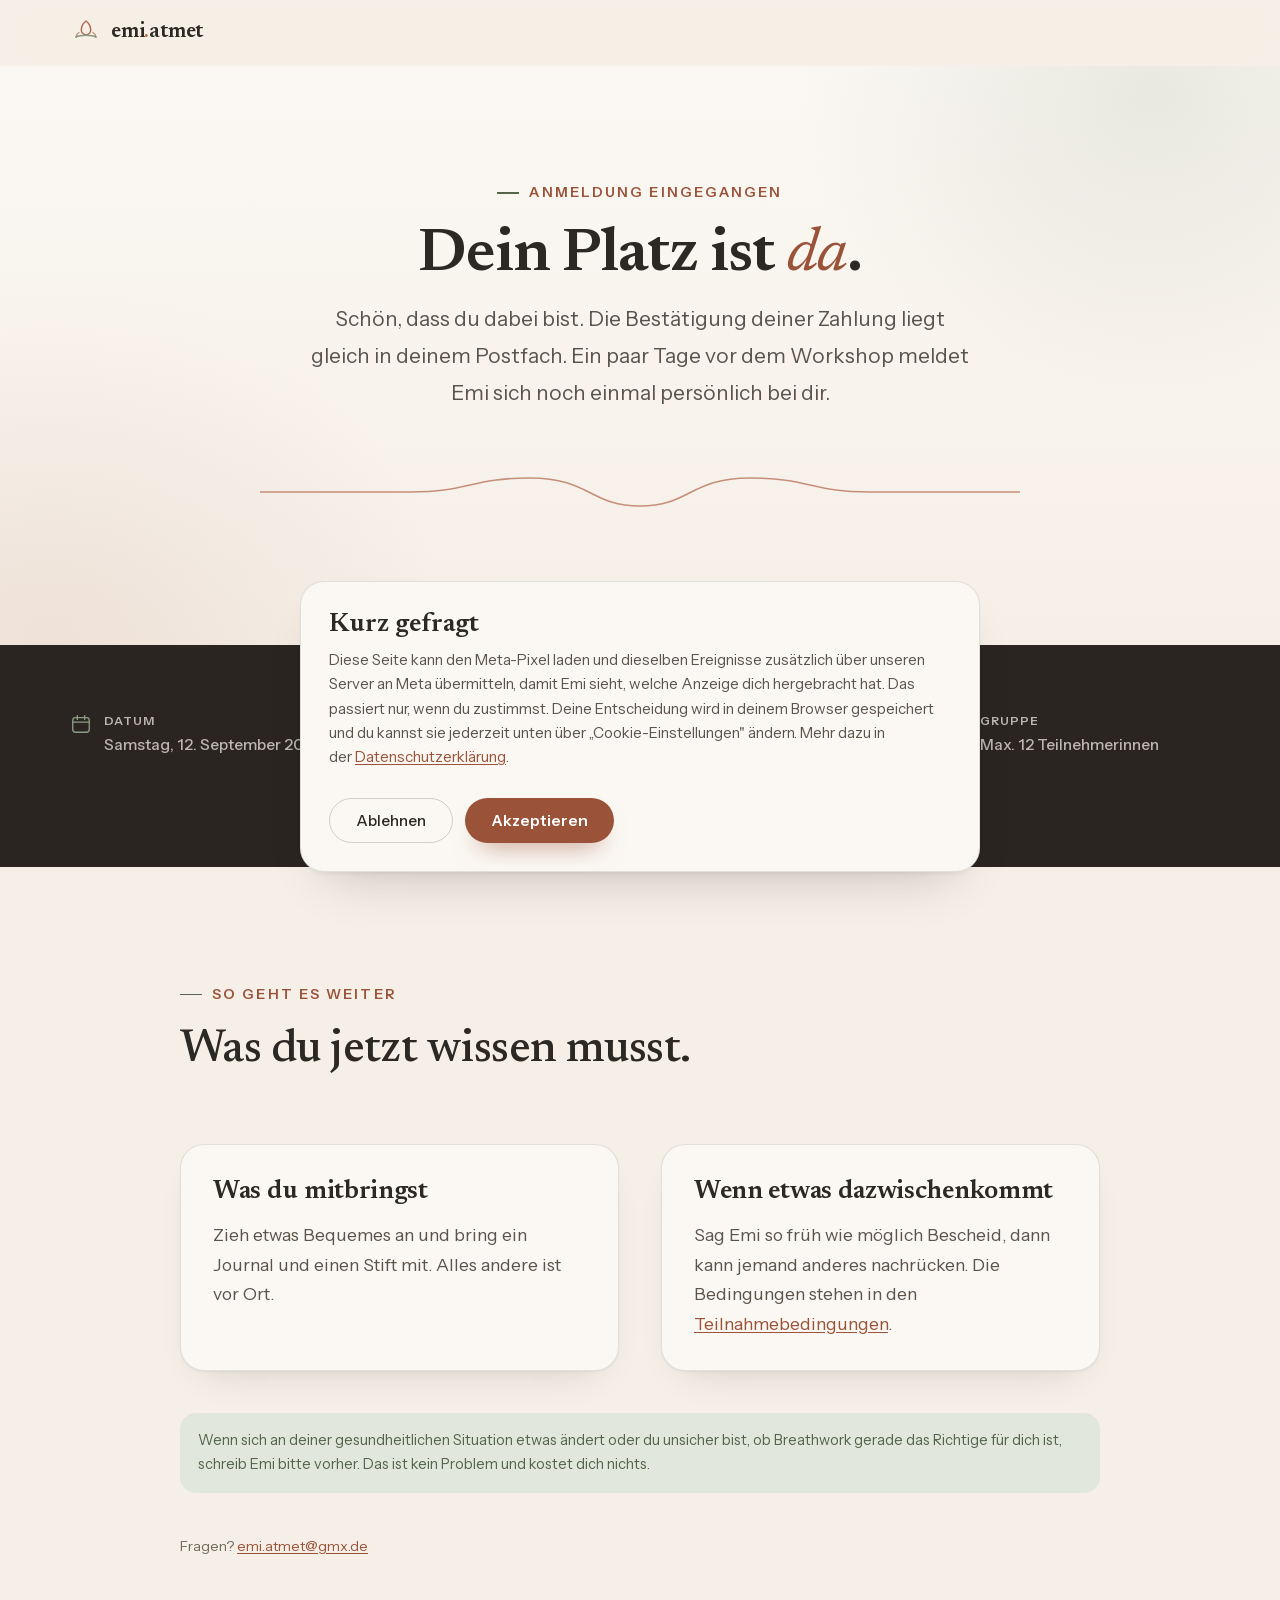
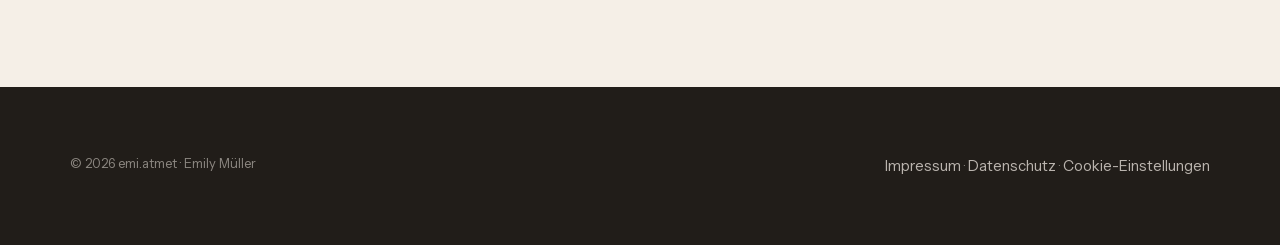
==== danke.html @ 2f11efe8 "Initial copy of the Mutterlinien page Copied from art-of-breath/emi-workshop-landing at fe62549, wit" ====
<!doctype html>
<html lang="de">
<head>
<meta charset="utf-8">
<meta name="viewport" content="width=device-width,initial-scale=1">
<title>Dein Platz ist da · Mutterlinien am 12. September | emi.atmet</title>
<meta name="description" content="Deine Anmeldung für Mutterlinien am 12. September 2026 in Leipzig ist eingegangen.">
<meta name="robots" content="noindex, nofollow">

<!-- ============================================================
     Ziel des Stripe-Redirects. Der Payment Link muss hierher
     zeigen, mit angehängter Session-ID:
       .../danke.html?session_id={CHECKOUT_SESSION_ID}

     Die Session-ID wird nur als Beleg angezeigt und als Meta
     eventID benutzt. Ohne Backend können wir sie nicht prüfen,
     also ist diese Seite kein Zahlungsnachweis. Sie deckt sich
     aber mit dem, was Stripe per Mail bestätigt.

     Meta-Pixel 4636136706618538 seit 31.08.2026 hinterlegt.
     ============================================================ -->

<link rel="icon" href="data:image/svg+xml,%3Csvg xmlns='http://www.w3.org/2000/svg' viewBox='0 0 32 32'%3E%3Crect width='32' height='32' rx='7' fill='%23F5EFE7'/%3E%3Cpath d='M16 6c2.8 2.3 4.4 5.1 4.4 8.3 0 2.6-2 4.6-4.4 4.6s-4.4-2-4.4-4.6C11.6 11.1 13.2 8.3 16 6z' fill='none' stroke='%23B4694E' stroke-width='1.5'/%3E%3Cpath d='M7 22c2.8-1.6 6-1.6 9-1.6s6.2 0 9 1.6' fill='none' stroke='%238A9A82' stroke-width='1.5' stroke-linecap='round'/%3E%3C/svg%3E">
<link rel="stylesheet" href="assets/fonts.css">
<link rel="stylesheet" href="assets/style.css">
<script>document.documentElement.classList.add('js')</script>
</head>
<body>
<a class="skip" href="#main">Zum Inhalt springen</a>

<header class="nav" id="nav">
  <div class="wrap nav-in">
    <a class="brand" href="https://emi-atmet.de/">
      <svg class="lotus" viewBox="0 0 32 32" aria-hidden="true"><path d="M16 5c3 2.4 4.7 5.4 4.7 8.8 0 2.8-2.1 4.9-4.7 4.9s-4.7-2.1-4.7-4.9C11.3 10.4 13 7.4 16 5z" fill="none" stroke="#B4694E" stroke-width="1.5"/><path d="M6 21c3-1.7 6.4-1.7 10-1.7s7 0 10 1.7" fill="none" stroke="#8A9A82" stroke-width="1.5" stroke-linecap="round"/><path d="M9 16.5c-1.7 1-2.8 2.6-3 4.5M23 16.5c1.7 1 2.8 2.6 3 4.5" fill="none" stroke="#A47864" stroke-width="1.3" stroke-linecap="round" opacity=".8"/></svg>
      <span class="wordmark">emi<span class="dot">.</span>atmet</span>
    </a>
  </div>
  <svg class="nav-wave" viewBox="0 0 1440 8" preserveAspectRatio="none" aria-hidden="true"><path d="M0 4 C120 4 120 1 240 1 C360 1 360 7 480 7 C600 7 600 1 720 1 C840 1 840 7 960 7 C1080 7 1080 1 1200 1 C1320 1 1320 4 1440 4" stroke="currentColor" stroke-width="1.4" fill="none"/></svg>
</header>

<main id="main">
  <section class="hero">
    <div class="wrap-n" style="text-align:center">
      <p class="eyebrow" style="justify-content:center">Anmeldung eingegangen</p>
      <h1 style="max-width:18ch;margin-inline:auto">Dein Platz ist <em>da</em>.</h1>
      <p class="lead" style="margin:0 auto var(--sp-4);max-width:48ch">
        Schön, dass du dabei bist. Die Bestätigung deiner Zahlung liegt gleich in deinem
        Postfach. Ein paar Tage vor dem Workshop meldet Emi sich noch einmal persönlich bei dir.
      </p>
      <div class="breath-wrap" style="padding-top:var(--sp-2)">
        <svg class="breath in" viewBox="0 0 760 40" fill="none" aria-hidden="true" preserveAspectRatio="none"><path pathLength="1" d="M0 20 H150 C210 20 210 6 270 6 C330 6 330 34 380 34 C430 34 430 6 490 6 C550 6 550 20 610 20 H760" stroke="currentColor" stroke-width="1.6" stroke-linecap="round"/></svg>
      </div>
    </div>
  </section>

  <section class="band-dark facts">
    <div class="wrap facts-grid">
      <div class="fact">
        <svg viewBox="0 0 24 24" fill="none" aria-hidden="true"><rect x="3" y="5" width="18" height="16" rx="3" stroke="currentColor" stroke-width="1.5"/><path d="M3 10h18M8 3v4M16 3v4" stroke="currentColor" stroke-width="1.5" stroke-linecap="round"/></svg>
        <div><p class="fact-k">Datum</p><p class="fact-v">Samstag, 12. September 2026</p></div>
      </div>
      <div class="fact">
        <svg viewBox="0 0 24 24" fill="none" aria-hidden="true"><circle cx="12" cy="12" r="9" stroke="currentColor" stroke-width="1.5"/><path d="M12 7v5.2l3.2 2" stroke="currentColor" stroke-width="1.5" stroke-linecap="round"/></svg>
        <div><p class="fact-k">Zeit</p><p class="fact-v">10 bis 14 Uhr</p></div>
      </div>
      <div class="fact">
        <svg viewBox="0 0 24 24" fill="none" aria-hidden="true"><path d="M12 21s7-5.6 7-11a7 7 0 1 0-14 0c0 5.4 7 11 7 11z" stroke="currentColor" stroke-width="1.5"/><circle cx="12" cy="10" r="2.6" stroke="currentColor" stroke-width="1.5"/></svg>
        <div><p class="fact-k">Ort</p><p class="fact-v">Element Ost<br><span style="opacity:.7">Schulze-Delitzsch-Straße 19<br>04315 Leipzig</span></p></div>
      </div>
      <div class="fact">
        <svg viewBox="0 0 24 24" fill="none" aria-hidden="true"><circle cx="9" cy="9" r="3.4" stroke="currentColor" stroke-width="1.5"/><path d="M3 20c0-3.3 2.7-5.4 6-5.4s6 2.1 6 5.4" stroke="currentColor" stroke-width="1.5" stroke-linecap="round"/><path d="M16 6.2a3.4 3.4 0 0 1 0 5.6M18.5 20c0-2.4-.9-4.2-2.4-5.2" stroke="currentColor" stroke-width="1.5" stroke-linecap="round"/></svg>
        <div><p class="fact-k">Gruppe</p><p class="fact-v">Max. 12 Teilnehmerinnen</p></div>
      </div>
    </div>
  </section>

  <section>
    <div class="wrap-n">
      <div class="sec-head">
        <p class="eyebrow">So geht es weiter</p>
        <h2>Was du jetzt wissen musst.</h2>
      </div>

      <div class="frame-cols">
        <div class="frame-card">
          <h3>Was du mitbringst</h3>
          <p>Zieh etwas Bequemes an und bring ein Journal und einen Stift mit. Alles andere
          ist vor Ort.</p>
        </div>
        <div class="frame-card">
          <h3>Wenn etwas dazwischenkommt</h3>
          <p>Sag Emi so früh wie möglich Bescheid, dann kann jemand anderes nachrücken.
          Die Bedingungen stehen in den
          <a href="teilnahmebedingungen.html" style="color:var(--clay-deep);text-decoration:underline;text-underline-offset:2px">Teilnahmebedingungen</a>.</p>
        </div>
      </div>

      <div class="note-sage" style="margin-top:var(--sp-4)">
        Wenn sich an deiner gesundheitlichen Situation etwas ändert oder du unsicher bist, ob
        Breathwork gerade das Richtige für dich ist, schreib Emi bitte vorher. Das ist kein
        Problem und kostet dich nichts.
      </div>

      <p class="cta-note" style="margin-top:var(--sp-4)">
        Fragen? <a href="mailto:emi.atmet@gmx.de?subject=Mutterlinien%2012.09." style="color:var(--clay-deep);text-decoration:underline;text-underline-offset:2px">emi.atmet@gmx.de</a>
      </p>
      <p class="cta-note" id="beleg" hidden>Beleg-Nummer deiner Zahlung: <span id="beleg-id"></span></p>
    </div>
  </section>
</main>

<footer class="foot">
  <div class="wrap">
    <div class="foot-bottom" style="border-top:0;margin-top:0;padding-top:0">
      <span>© 2026 emi.atmet · Emily Müller</span>
      <span>
        <a href="https://emi-atmet.de/impressum.html">Impressum</a> ·
        <a href="datenschutz.html">Datenschutz</a> ·
        <a href="#" data-consent-reopen>Cookie-Einstellungen</a>
      </span>
    </div>
  </div>
</footer>

<script src="assets/consent.js"></script>
<script>
(function () {
  var nav = document.getElementById('nav');
  var onScroll = function () { nav.classList.toggle('scrolled', window.scrollY > 10); };
  onScroll(); window.addEventListener('scroll', onScroll, { passive: true });

  /* Stripe hängt die Session-ID an. Wir nutzen sie doppelt:
     als sichtbaren Beleg und als Meta eventID. Der zweite Punkt
     ist wichtig: dieselbe ID bei jedem Neuladen bedeutet, dass
     Meta ein zweites Purchase als Dublette verwirft, statt es
     zu zählen. Damit ist der Refresh-Doppelzähler erledigt. */
  var sid = new URLSearchParams(location.search).get('session_id') || '';
  if (sid) {
    var box = document.getElementById('beleg');
    document.getElementById('beleg-id').textContent = sid.slice(0, 24);
    box.hidden = false;
  }

  if (window.emiConsent) {
    window.emiConsent.track(
      'Purchase',
      { value: 130, currency: 'EUR', content_name: 'Mutterlinien 12.09.2026' },
      sid || undefined
    );
  }
})();
</script>
</body>
</html>
---- assets/fonts.css ----
/* ============================================================
   emi.atmet · lokal gehostete Schriften (Deutsch-Subset)
   Newsreader (Serif, Headlines + poetische Kursive)
   Instrument Sans (Fließtext, Labels)
   DSGVO: KEINE Verbindung zu Google/Drittservern.
   ============================================================ */

/* — Newsreader (Serif) — */
@font-face{font-family:'Newsreader';font-style:normal;font-weight:500;font-display:swap;src:url(fonts/newsreader-500.woff2) format('woff2');}
@font-face{font-family:'Newsreader';font-style:normal;font-weight:600;font-display:swap;src:url(fonts/newsreader-600.woff2) format('woff2');}
@font-face{font-family:'Newsreader';font-style:italic;font-weight:400;font-display:swap;src:url(fonts/newsreader-400i.woff2) format('woff2');}

/* — Instrument Sans (Fließtext) — */
@font-face{font-family:'Instrument Sans';font-style:normal;font-weight:400;font-display:swap;src:url(fonts/instrument-sans-400.woff2) format('woff2');}
@font-face{font-family:'Instrument Sans';font-style:normal;font-weight:500;font-display:swap;src:url(fonts/instrument-sans-500.woff2) format('woff2');}
@font-face{font-family:'Instrument Sans';font-style:normal;font-weight:600;font-display:swap;src:url(fonts/instrument-sans-600.woff2) format('woff2');}

/* — Fallback-Metriken gegen Layout-Shift (size-adjust genähert; in QA gegen CLS geprüft) — */
@font-face{font-family:'Newsreader Fallback';src:local('Georgia'),local('Times New Roman');ascent-override:92%;descent-override:24%;line-gap-override:0%;size-adjust:103%;}
@font-face{font-family:'Instrument Fallback';src:local('Arial'),local('Helvetica Neue');ascent-override:95%;descent-override:24%;line-gap-override:0%;size-adjust:99%;}
---- assets/style.css ----
/* ============================================================
   Mutterlinien · Workshop-Landingpage
   Designsystem 1:1 aus emi-atmet.de (brand/design-system.md).
   Keine neuen Farben, keine neuen Schriften, keine CDNs.
   ============================================================ */

:root{
  /* Grounds */
  --paper:#F5EFE7;
  --paper-2:#EFE7DB;
  --sand:#E8DCCB;
  --white:#FBF8F3;

  /* Dark grounds */
  --espresso:#2A2521;
  --espresso-2:#211D19;

  /* Text */
  --ink:#2C2824;
  --ink-soft:#5C534A;
  --ink-faint:#726757;

  /* Clay — die Handlungsfarbe */
  --clay:#B4694E;
  --clay-deep:#9A5238;
  --clay-soft:#EBD7CC;

  /* Sage — die Sicherheitsfarbe */
  --sage:#8A9A82;
  --sage-deep:#54654C;
  --sage-soft:#E1E7DC;

  /* Mocha */
  --mocha:#A47864;
  --mocha-soft:#EADFD3;

  /* Hairlines */
  --line:rgba(44,40,36,.12);
  --line-2:rgba(44,40,36,.20);
  --line-d:rgba(245,239,231,.14);

  /* Type */
  --serif:"Newsreader","Newsreader Fallback",Georgia,"Times New Roman",serif;
  --sans:"Instrument Sans","Instrument Fallback",-apple-system,BlinkMacSystemFont,"Segoe UI",Arial,sans-serif;

  --step--1:clamp(13px,.3vw + 12.3px,14px);
  --step-0: clamp(16px,.35vw + 15.1px,17.5px);
  --step-1: clamp(18px,.7vw + 16.2px,21px);
  --step-2: clamp(21px,1.2vw + 18px,26px);
  --step-3: clamp(25px,2.1vw + 19px,34px);
  --step-4: clamp(30px,3.4vw + 18.5px,46px);
  --step-5: clamp(34px,5vw + 16px,62px);

  --lh-tight:1.06; --lh-snug:1.17; --lh-body:1.68; --lh-relaxed:1.78;
  --ls-display:-.018em; --ls-h2:-.012em; --ls-label:.15em;

  /* Space */
  --sp-2:clamp(14px,1.6vw,18px);
  --sp-3:clamp(20px,2.4vw,28px);
  --sp-4:clamp(30px,3.6vw,42px);
  --sp-5:clamp(44px,5.5vw,66px);
  --sp-6:clamp(62px,9vw,120px);

  /* Radii, shadow, motion */
  --nav-h:66px;

  --radius-sm:11px;
  --radius:16px;
  --radius-lg:24px;
  --pill:999px;
  --shadow:0 2px 6px -3px rgba(44,36,28,.14), 0 26px 52px -30px rgba(44,36,28,.30);
  --shadow-soft:0 1px 3px -1px rgba(44,36,28,.10), 0 18px 40px -26px rgba(44,36,28,.24);
  --ease:cubic-bezier(.22,.61,.36,1);
  --focus:0 0 0 3px rgba(180,105,78,.45);
}

/* ---------- Base ---------- */
*,*::before,*::after{box-sizing:border-box}
html{
  -webkit-text-size-adjust:100%; overflow-x:clip;
  /* sonst verschwindet das Sprungziel unter der klebenden Navigation */
  scroll-padding-top:calc(var(--nav-h) + 14px);
}
html:focus-within{scroll-behavior:smooth}
body{
  margin:0; background:var(--paper); color:var(--ink);
  font-family:var(--sans); font-size:var(--step-0); line-height:var(--lh-body);
  -webkit-font-smoothing:antialiased; text-rendering:optimizeLegibility;
}
img,svg{max-width:100%; display:block}
p{margin:0 0 1em; text-wrap:pretty}
p:last-child{margin-bottom:0}
h1,h2,h3,h4{
  font-family:var(--serif); font-weight:600; color:var(--ink);
  line-height:var(--lh-snug); letter-spacing:var(--ls-h2);
  text-wrap:balance; margin:0 0 .45em;
}
h2{font-weight:500; font-size:var(--step-4)}
h3{font-size:var(--step-2)}
h1 em, h2 em, h3 em{font-style:italic; color:var(--clay-deep); font-weight:500}
ul,ol{margin:0; padding:0; list-style:none}
a{color:inherit}
::selection{background:rgba(180,105,78,.20)}

:focus-visible{outline:none; box-shadow:var(--focus); border-radius:6px}

.wrap{width:min(1140px,92vw); margin-inline:auto}
.wrap-n{width:min(920px,92vw); margin-inline:auto}
section{padding:var(--sp-6) 0}
.band-2{background:var(--paper-2)}
.band-dark{background:var(--espresso); color:#fff}
.band-dark h2,.band-dark h3{color:#fff}
.band-dark h2 em,.band-dark h3 em{color:#EAC08E}
.band-dark p{color:rgba(245,239,231,.72)}
.band-dark .lead{color:rgba(245,239,231,.72)}

.skip{
  position:absolute; left:-9999px; top:0; z-index:100;
  background:var(--clay-deep); color:#fff; padding:12px 18px;
  border-radius:0 0 var(--radius-sm) 0; font-weight:600;
}
.skip:focus{left:0}

.sec-head{margin-bottom:var(--sp-5)}
.eyebrow{
  font-family:var(--sans); font-size:var(--step--1); font-weight:600;
  letter-spacing:var(--ls-label); text-transform:uppercase; color:var(--clay-deep);
  display:flex; align-items:center; gap:10px; margin:0 0 var(--sp-2);
}
.eyebrow::before{
  content:""; width:22px; height:1.5px; background:var(--sage-deep); flex:none;
}
.band-dark .eyebrow{color:#D9A88F}
.band-dark .eyebrow::before{background:var(--sage)}
.lead{
  font-size:var(--step-1); color:var(--ink-soft);
  line-height:var(--lh-relaxed); max-width:56ch;
}

/* ---------- Buttons ---------- */
.btn{
  display:inline-flex; align-items:center; gap:9px;
  font-family:var(--sans); font-size:15.5px; font-weight:600; line-height:1;
  padding:14px 26px; border-radius:var(--pill); border:0;
  background:var(--clay-deep); color:#fff; text-decoration:none; cursor:pointer;
  box-shadow:0 14px 26px -14px rgba(154,82,56,.7);
  transition:background .28s var(--ease), transform .28s var(--ease), box-shadow .28s var(--ease);
  min-height:44px;
}
.btn:hover{background:#8a482f; transform:translateY(-2px); box-shadow:0 20px 34px -16px rgba(154,82,56,.75)}
.btn-lg{font-size:16.5px; padding:16px 30px}
.btn-ghost{
  background:transparent; color:var(--ink); border:1.5px solid var(--line-2);
  font-weight:500; box-shadow:none;
}
.btn-ghost:hover{background:transparent; border-color:var(--clay); color:var(--clay-deep); box-shadow:none}
.arr{transition:transform .28s var(--ease)}
.btn:hover .arr{transform:translateX(4px)}
.cta-row{display:flex; flex-wrap:wrap; gap:14px; align-items:center}
.cta-note{
  font-size:var(--step--1); color:var(--ink-faint); margin-top:var(--sp-2);
}

/* ---------- Nav ---------- */
/* 1:1 aus style-index.css ihrer Seite übernommen, nur die Klassennamen
   heißen hier anders. Die Welle liegt absolut auf der Unterkante und ist
   unsichtbar, bis gescrollt wird. Der Trenner ist das mittlere von drei
   Flex-Kindern, deshalb schiebt space-between ihn frei in die Lücke. */
.nav{
  position:sticky; top:0; z-index:100; height:var(--nav-h);
  background:rgba(245,239,231,.82); backdrop-filter:saturate(150%) blur(14px);
  -webkit-backdrop-filter:saturate(150%) blur(14px);
  border-bottom:1px solid transparent;
  transition:border-color .3s, background .3s;
}
.nav.scrolled{border-bottom-color:transparent; background:rgba(245,239,231,.92)}
.nav-in{display:flex; align-items:center; justify-content:space-between; height:100%}
.nav-divider{width:1px; height:22px; background:var(--line-2); flex:none; margin:0 2px}
.brand{display:flex; align-items:center; gap:9px; text-decoration:none}
.lotus{width:32px; height:32px; transition:transform .35s var(--ease)}
.brand:hover .lotus{transform:rotate(-8deg) scale(1.07)}
.wordmark{
  font-family:var(--serif); font-weight:600; font-size:21px;
  letter-spacing:-.01em; color:var(--ink);
}
.wordmark .dot{color:var(--clay)}
.nav-right{display:flex; align-items:center; gap:28px}
.nav-link{
  font-size:15px; letter-spacing:.01em; font-weight:500; color:var(--ink-soft);
  text-decoration:none; position:relative; padding:5px 0; transition:color .25s;
}
.nav-link::after{
  content:""; position:absolute; left:0; right:0; bottom:-1px; height:1.5px;
  background:var(--clay-deep); transform:scaleX(0); transform-origin:center;
  transition:transform .35s var(--ease);
}
.nav-link:hover{color:var(--ink)}
.nav-link:hover::after{transform:scaleX(1)}
.nav-btn{padding:10px 20px; font-size:14.5px}
.nav-wave{
  position:absolute; left:0; bottom:-1px; width:100%; height:6px;
  color:var(--clay); opacity:0; transition:opacity .5s var(--ease);
  pointer-events:none;
}
.nav.scrolled .nav-wave{opacity:.6}

/* ---------- Hero ---------- */
.hero{
  padding:var(--sp-6) 0 var(--sp-6);
  background:
    radial-gradient(46vmax 40vmax at 90% 4%, rgba(138,154,130,.16), transparent 60%),
    radial-gradient(50vmax 44vmax at 4% 98%, rgba(180,105,78,.10), transparent 62%),
    linear-gradient(180deg, var(--white), var(--paper));
}
.hero-grid{
  display:grid; grid-template-columns:1.1fr .9fr;
  gap:clamp(28px,4.5vw,72px); align-items:center;
}
.hero h1{
  font-size:var(--step-5); line-height:var(--lh-tight);
  letter-spacing:var(--ls-display); max-width:20ch; margin-bottom:.18em;
}
.hero-sub-serif{
  font-family:var(--serif); font-weight:500; font-size:var(--step-3);
  color:var(--clay-deep); line-height:1.25; margin:0 0 var(--sp-3);
  letter-spacing:var(--ls-h2);
}
.hero-lead{
  font-family:var(--serif); font-style:italic;
  font-size:clamp(19px,1vw + 16.5px,24px); line-height:1.4; color:var(--ink-soft);
  padding-left:18px; border-left:2px solid var(--mocha);
  max-width:32ch; margin:0 0 var(--sp-3);
}
.hero-note{max-width:46ch; color:var(--ink-soft); margin-bottom:var(--sp-4)}

.figure-wrap{position:relative; isolation:isolate}
.frame{
  aspect-ratio:4/5; border-radius:210px 210px 20px 20px;
  background:var(--sage-soft); box-shadow:var(--shadow);
  outline:1px solid rgba(44,40,36,.06); overflow:hidden;
  display:grid; place-items:center;
}
.frame picture,.person-fig picture{display:block; width:100%; height:100%}
.frame img{width:100%; height:100%; object-fit:cover; object-position:50% 26%}
.frame-empty{
  font-family:var(--sans); font-size:13px; letter-spacing:.08em; text-transform:uppercase;
  color:var(--sage-deep); text-align:center; padding:0 24px; line-height:1.7;
}
.leaf{
  position:absolute; left:-30px; top:-14px; width:78px; height:78px;
  color:var(--sage); opacity:.6; z-index:0; transform:rotate(-14deg);
}
.frame{position:relative; z-index:1}
.badge{
  position:absolute; right:-10px; bottom:26px; z-index:2; background:var(--white);
  border-radius:14px; box-shadow:var(--shadow-soft); padding:12px 16px;
  border:1px solid var(--line);
}
.badge-stars{color:var(--clay); font-size:13px; letter-spacing:.06em}
.badge-txt{font-size:12.5px; color:var(--ink-faint); margin-top:2px}
.badge-txt b{color:var(--ink); font-weight:600}

/* ---------- Fakten-Leiste (espresso) ---------- */
.facts{padding:var(--sp-5) 0}
.facts-grid{
  display:grid; grid-template-columns:repeat(4,1fr); gap:var(--sp-3);
}
.fact{display:flex; gap:12px; align-items:flex-start}
.fact svg{width:22px; height:22px; color:var(--sage); flex:none; margin-top:2px}
.fact-k{
  font-size:12px; font-weight:600; letter-spacing:.08em; text-transform:uppercase;
  color:rgba(245,239,231,.5); margin:0 0 3px;
}
.fact-v{font-size:15.5px; color:#fff; font-weight:500; margin:0; line-height:1.45}

/* ---------- Erkennen ---------- */
.recog{display:grid; grid-template-columns:.92fr 1.08fr; gap:clamp(28px,4.5vw,72px)}
.recog-list li{
  position:relative; padding-left:26px; margin-bottom:var(--sp-2);
  color:var(--ink-soft); max-width:52ch;
}
.recog-list li::before{
  content:""; position:absolute; left:0; top:.62em; width:7px; height:7px;
  border-radius:50%; background:var(--clay);
}
.recog-close{
  font-family:var(--serif); font-style:italic; font-size:var(--step-1);
  color:var(--ink); margin-top:var(--sp-4); max-width:44ch;
}

/* ---------- Rahmen (nicht / sondern) ---------- */
.frame-cols{display:grid; grid-template-columns:1fr 1fr; gap:var(--sp-4)}
.frame-card{
  background:var(--white); border:1px solid var(--line); border-radius:var(--radius-lg);
  padding:clamp(24px,3vw,32px); box-shadow:var(--shadow-soft);
}
.frame-card h3{font-size:var(--step-2); margin-bottom:.5em}
.frame-card.is-not h3{color:var(--ink-faint)}
.frame-card.is-not{background:transparent; box-shadow:none; border-style:dashed}
.frame-card p{color:var(--ink-soft)}

/* ---------- Die drei Fragen (Signature) ---------- */
.questions{background:var(--paper-2)}
.q-grid{
  display:grid; grid-template-columns:60px 1fr; gap:clamp(20px,3vw,44px);
  align-items:stretch; max-width:820px; margin-inline:auto;
}
.q-line{display:flex; justify-content:center}
.q-line svg{height:100%; width:44px; color:var(--clay); opacity:.72}
.q-line path{
  stroke-dasharray:1; stroke-dashoffset:1;
  transition:stroke-dashoffset 1.9s var(--ease);
}
.q-line.in path{stroke-dashoffset:0}
.q-list{display:flex; flex-direction:column; justify-content:space-between; gap:var(--sp-5)}
.q-item p{
  font-family:var(--serif); font-weight:500; font-size:var(--step-3);
  line-height:1.3; letter-spacing:var(--ls-h2); color:var(--ink); margin:0;
}
.q-item span{
  display:block; font-family:var(--sans); font-size:var(--step--1);
  letter-spacing:var(--ls-label); text-transform:uppercase;
  color:var(--sage-deep); font-weight:600; margin-bottom:10px;
}

/* ---------- Ablauf (espresso, nummeriert) ---------- */
.steps{counter-reset:step; display:grid; grid-template-columns:repeat(2,1fr); gap:20px}
.step{
  background:rgba(245,239,231,.05); border:1px solid rgba(245,239,231,.16);
  border-radius:var(--radius-lg); padding:clamp(24px,3vw,30px);
}
/* Der Schritt nach dem Workshop-Tag. Volle Breite, weil er außerhalb
   der vier Stunden liegt und sich optisch absetzen soll. */
.step-wide{grid-column:1 / -1}
.step::before{
  counter-increment:step; content:"0" counter(step);
  font-family:var(--serif); font-size:34px; font-weight:500; color:var(--sage);
  display:block; line-height:1; margin-bottom:14px;
}
.step h3{font-size:var(--step-2); margin-bottom:.4em}
.step .t{
  font-size:12px; font-weight:600; letter-spacing:.08em; text-transform:uppercase;
  color:rgba(245,239,231,.5); margin-bottom:8px;
}

/* ---------- Zitatband (cinematic) ---------- */
.quoteband{
  position:relative; overflow:hidden;
  background:var(--espresso-2); color:#fff; text-align:center;
  padding:var(--sp-6) 0;
  /* Height grows with the viewport so the band's aspect stays near the
     image's 2.37:1. With a fixed height the crop window tightens on wide
     screens and slices the faces off. */
  min-height:clamp(380px, 36vw, 900px);
  display:grid; align-content:center;
}
.quoteband .cine-wrap{position:absolute; inset:0}
.quoteband .cine{
  width:100%; height:100%;
  object-fit:cover; object-position:50% 30%;
}
.quoteband::after{
  content:""; position:absolute; inset:0; pointer-events:none;
  background:
    radial-gradient(120% 105% at 50% 45%, rgba(26,22,19,.44), rgba(26,22,19,.82) 78%),
    linear-gradient(180deg, rgba(26,22,19,.52), rgba(26,22,19,.64));
}
.quoteband > .wrap-n{position:relative; z-index:1}
.quoteband .mark{
  font-family:var(--serif); font-size:56px; color:#EAC08E; opacity:.92;
  line-height:1; display:block; margin-bottom:6px;
}
.quoteband blockquote{
  margin:0 auto; max-width:24ch; font-family:var(--serif); font-weight:500;
  font-size:var(--step-3); line-height:1.3; color:#fff;
}
.quoteband blockquote em{font-style:italic; color:#EAC08E}
.quoteband cite{
  display:block; margin-top:var(--sp-3); font-family:var(--sans); font-style:normal;
  font-size:var(--step--1); letter-spacing:var(--ls-label); text-transform:uppercase;
  color:rgba(245,239,231,.6);
}

/* ---------- Begleitung ---------- */
.people{display:grid; grid-template-columns:repeat(2,1fr); gap:var(--sp-4)}
.person{
  background:var(--white); border:1px solid var(--line); border-radius:var(--radius-lg);
  box-shadow:var(--shadow-soft); padding:clamp(20px,2.4vw,26px);
  display:grid; grid-template-columns:auto 1fr; gap:var(--sp-3); align-items:start;
  transition:transform .28s var(--ease), box-shadow .28s var(--ease);
}
.person:hover{transform:translateY(-4px); box-shadow:var(--shadow)}
.person-fig{
  width:150px; aspect-ratio:4/5; border-radius:14px; overflow:hidden;
  background:var(--sage-soft); display:grid; place-items:center;
}
.person-fig img{width:100%; height:100%; object-fit:cover; object-position:50% 20%}
.person-body h3{margin-bottom:.15em}
.person-role{
  font-size:12px; font-weight:600; letter-spacing:.08em; text-transform:uppercase;
  color:var(--clay-deep); margin:0 0 12px;
}
.person-body p{color:var(--ink-soft); font-size:15.5px}

/* ---------- Sicherheit ---------- */
.safety{display:grid; grid-template-columns:1.05fr .95fr; gap:clamp(28px,4.5vw,72px)}
.note-sage{
  background:var(--sage-soft); border-radius:var(--radius); color:var(--sage-deep);
  font-size:14.5px; line-height:1.65; padding:16px 18px;
}
.note-dashed{
  border:1px dashed var(--line-2); border-radius:var(--radius); color:var(--ink-soft);
  font-size:14px; line-height:1.65; padding:16px 18px; margin-top:var(--sp-3);
}
.contra{
  columns:2; column-gap:var(--sp-4); margin-top:var(--sp-3);
  font-size:14.5px; color:var(--ink-soft);
}
.contra li{break-inside:avoid; padding-left:18px; position:relative; margin-bottom:7px}
.contra li::before{
  content:""; position:absolute; left:0; top:.6em; width:6px; height:1.5px;
  background:var(--clay);
}

/* ---------- Anmeldung ---------- */
.book-card{
  background:var(--white); border:1px solid var(--line); border-radius:var(--radius-lg);
  box-shadow:var(--shadow); padding:clamp(28px,4vw,48px);
  /* Feste Proportionen statt `auto`. Mit `auto` bestimmt der längste
     Satz rechts die Spaltenbreite und quetscht die Leistungsliste links
     auf ein Drittel zusammen. */
  display:grid; grid-template-columns:1.1fr .9fr; gap:var(--sp-4); align-items:center;
}
.price{
  font-family:var(--serif); font-weight:600; font-size:var(--step-4);
  color:var(--ink); line-height:1; margin:0 0 6px;
}
.price-note{font-size:var(--step--1); color:var(--ink-faint); margin:0}
.incl{margin:var(--sp-3) 0 0; display:grid; gap:8px}
.incl li{
  position:relative; padding-left:24px; font-size:15.5px; color:var(--ink-soft);
}
.incl li::before{
  content:""; position:absolute; left:0; top:.52em; width:9px; height:5px;
  border-left:1.6px solid var(--sage-deep); border-bottom:1.6px solid var(--sage-deep);
  transform:rotate(-45deg);
}
.book-side{text-align:right}
.book-side .cta-note{max-width:32ch; margin-left:auto}
.pay-methods{
  font-size:13px; letter-spacing:.02em; color:var(--ink-faint);
  margin:var(--sp-2) 0 0; line-height:1.6;
}
.seats{
  display:inline-block; background:var(--sage-soft); color:var(--sage-deep);
  font-size:12px; font-weight:600; letter-spacing:.05em; text-transform:uppercase;
  padding:4px 11px; border-radius:var(--pill); margin-bottom:var(--sp-3);
}

/* ---------- Stimme ---------- */
.stimme{
  max-width:660px; margin-inline:auto; text-align:center;
}
.stimme .mark{
  font-family:var(--serif); font-size:52px; line-height:1; color:var(--clay);
  opacity:.75; display:block; margin-bottom:2px;
}
.stimme blockquote{
  margin:0; font-family:var(--serif); font-style:italic; font-weight:500;
  font-size:var(--step-2); line-height:1.5; color:var(--ink);
}
/* Emoji haben keinen kursiven Schnitt, der Browser schert sie sonst
   künstlich schräg. In einem kursiven Zitat sieht das schief aus. */
.emoji{font-style:normal; display:inline-block; font-synthesis:none}
.stimme cite{
  display:block; margin-top:var(--sp-3); font-family:var(--sans); font-style:normal;
  font-size:var(--step--1); font-weight:600; letter-spacing:var(--ls-label);
  text-transform:uppercase; color:var(--sage-deep);
}

/* ---------- FAQ ---------- */
.faq{max-width:760px; margin-inline:auto}
.faq details{border-top:1px solid var(--line); padding:var(--sp-3) 0}
.faq details:last-of-type{border-bottom:1px solid var(--line)}
.faq summary{
  font-family:var(--serif); font-weight:600; font-size:var(--step-1);
  color:var(--ink); cursor:pointer; list-style:none;
  display:flex; justify-content:space-between; align-items:flex-start; gap:20px;
  min-height:44px;
}
.faq summary::-webkit-details-marker{display:none}
.faq summary::after{
  content:""; flex:none; width:9px; height:9px; margin-top:9px;
  border-right:2px solid var(--clay); border-bottom:2px solid var(--clay);
  transform:rotate(45deg); transition:transform .28s var(--ease);
}
.faq details[open] summary::after{transform:rotate(-135deg)}
.faq .a{max-width:62ch; color:var(--ink-soft); padding-top:var(--sp-2)}

/* ---------- Breath divider ---------- */
.breath-wrap{display:flex; justify-content:center; padding:0 0 var(--sp-2)}
.breath{width:min(760px,86vw); height:40px; color:var(--clay); opacity:.72}
.breath path{stroke-dasharray:1; stroke-dashoffset:1; transition:stroke-dashoffset 1.9s var(--ease)}
.breath.in path{stroke-dashoffset:0}

/* ---------- Footer ---------- */
.foot{background:var(--espresso-2); color:rgba(245,239,231,.72); padding:var(--sp-5) 0}
.foot-grid{display:grid; grid-template-columns:1.4fr 1fr 1fr; gap:var(--sp-4)}
.foot h4{
  font-family:var(--sans); font-size:12px; font-weight:600; letter-spacing:.1em;
  text-transform:uppercase; color:var(--sage); margin:0 0 14px;
}
.foot a{color:rgba(245,239,231,.72); text-decoration:none; font-size:15px}
.foot a:hover{color:#fff; text-decoration:underline; text-underline-offset:2px}
.foot li{margin-bottom:9px}
.foot .wordmark{color:#fff; font-size:19px}
.foot-bottom{
  border-top:1px solid var(--line-d); margin-top:var(--sp-4); padding-top:var(--sp-3);
  display:flex; justify-content:space-between; gap:var(--sp-3); flex-wrap:wrap;
  font-size:13px; color:rgba(245,239,231,.5);
}

/* ---------- Einwilligungs-Banner ---------- */
/* Bodenständige Karte, kein Wall. Die Seite bleibt lesbar und scrollbar.
   Rechtlich trägt nicht die Modalität, sondern dass vor der Einwilligung
   nichts geladen wird und Ablehnen genau ein gleichwertiger Klick ist. */
.cc{
  position:fixed; left:0; right:0; bottom:0; z-index:80;
  display:none; padding:var(--sp-3);
  animation:cc-in .3s var(--ease);
}
.cc-open{display:block}
@keyframes cc-in{from{opacity:0; transform:translateY(12px)} to{opacity:1; transform:none}}
.cc-card{
  width:min(680px, 100%); margin-inline:auto;
  background:var(--white); border:1px solid var(--line);
  border-radius:var(--radius-lg); box-shadow:var(--shadow);
  padding:clamp(20px,2.6vw,28px);
}
.cc-title{
  font-family:var(--serif); font-weight:600; font-size:var(--step-2);
  color:var(--ink); margin:0 0 .3em; line-height:var(--lh-snug);
}
.cc-text{
  font-size:15px; line-height:1.62; color:var(--ink-soft); margin:0 0 var(--sp-3);
  max-width:62ch;
}
.cc-text a{color:var(--clay-deep); text-decoration:underline; text-underline-offset:2px}
.cc-row{display:flex; flex-wrap:wrap; gap:12px}
.cc-row .btn{flex:0 0 auto}
@media (max-width:600px){
  .cc-row .btn{flex:1 1 auto; justify-content:center}
}
@media (prefers-reduced-motion:reduce){
  .cc{animation:none}
}

/* ---------- Scroll reveal ---------- */
.js .reveal{opacity:0; transform:translateY(22px)}
.js .reveal.in{opacity:1; transform:none; transition:opacity .6s var(--ease), transform .6s var(--ease)}
.js .reveal.d1.in{transition-delay:80ms}
.js .reveal.d2.in{transition-delay:160ms}
.js .reveal.d3.in{transition-delay:240ms}

/* ---------- Responsive ---------- */
@media (max-width:900px){
  .hero-grid,.recog,.safety,.frame-cols,.people,.steps,.foot-grid{grid-template-columns:1fr}
  .facts-grid{grid-template-columns:repeat(2,1fr)}
  .figure-wrap{width:100%; max-width:420px; margin-inline:auto; order:-1}
  .book-card{grid-template-columns:1fr}
  .book-side{text-align:left}
  .book-side .cta-note{margin-left:0}
  .nav-link{display:none}
  .nav-divider{display:none}
}
@media (max-width:600px){
  .facts-grid{grid-template-columns:1fr}
  .frame{border-radius:160px 160px 18px 18px}
  .contra{columns:1}
  /* Welle weg, dafür eine echte Kante, genau wie auf ihrer Seite */
  .nav.scrolled{border-bottom-color:var(--line)}
  .leaf{left:-8px; top:-8px; width:60px; height:60px}
  .badge{right:0; bottom:16px; padding:10px 13px}
  .person{grid-template-columns:1fr}
  .person-fig{width:132px}
  .quoteband{min-height:360px}
  .quoteband .cine{object-position:50% 38%}
  .quoteband::after{background:linear-gradient(180deg, rgba(26,22,19,.58), rgba(26,22,19,.78))}
  .nav-wave{display:none}
  .q-grid{grid-template-columns:28px 1fr}
  .q-line svg{width:28px}
}

/* ---------- Reduced motion ---------- */
@media (prefers-reduced-motion:reduce){
  html:focus-within{scroll-behavior:auto}
  *,*::before,*::after{
    animation-duration:.01ms !important; animation-iteration-count:1 !important;
    transition-duration:.01ms !important; scroll-behavior:auto !important;
  }
  .js .reveal{opacity:1 !important; transform:none !important}
  .breath path,.q-line path{stroke-dashoffset:0 !important}
}

/* ---------- Print ---------- */
@media print{
  .nav,.btn,.breath-wrap,.leaf,.badge,.quoteband{display:none !important}
  body{background:#fff; color:#000; font-size:11pt}
  section{padding:14pt 0; break-inside:avoid}
  .band-dark,.foot{background:#fff !important; color:#000 !important}
  .band-dark p,.fact-v,.foot a{color:#000 !important}
  .frame,.person-fig{display:none}
  .faq details{border-color:#999}
  .faq .a{display:block !important}
  a[href^="http"]::after{content:" (" attr(href) ")"; font-size:9pt; color:#555}
}
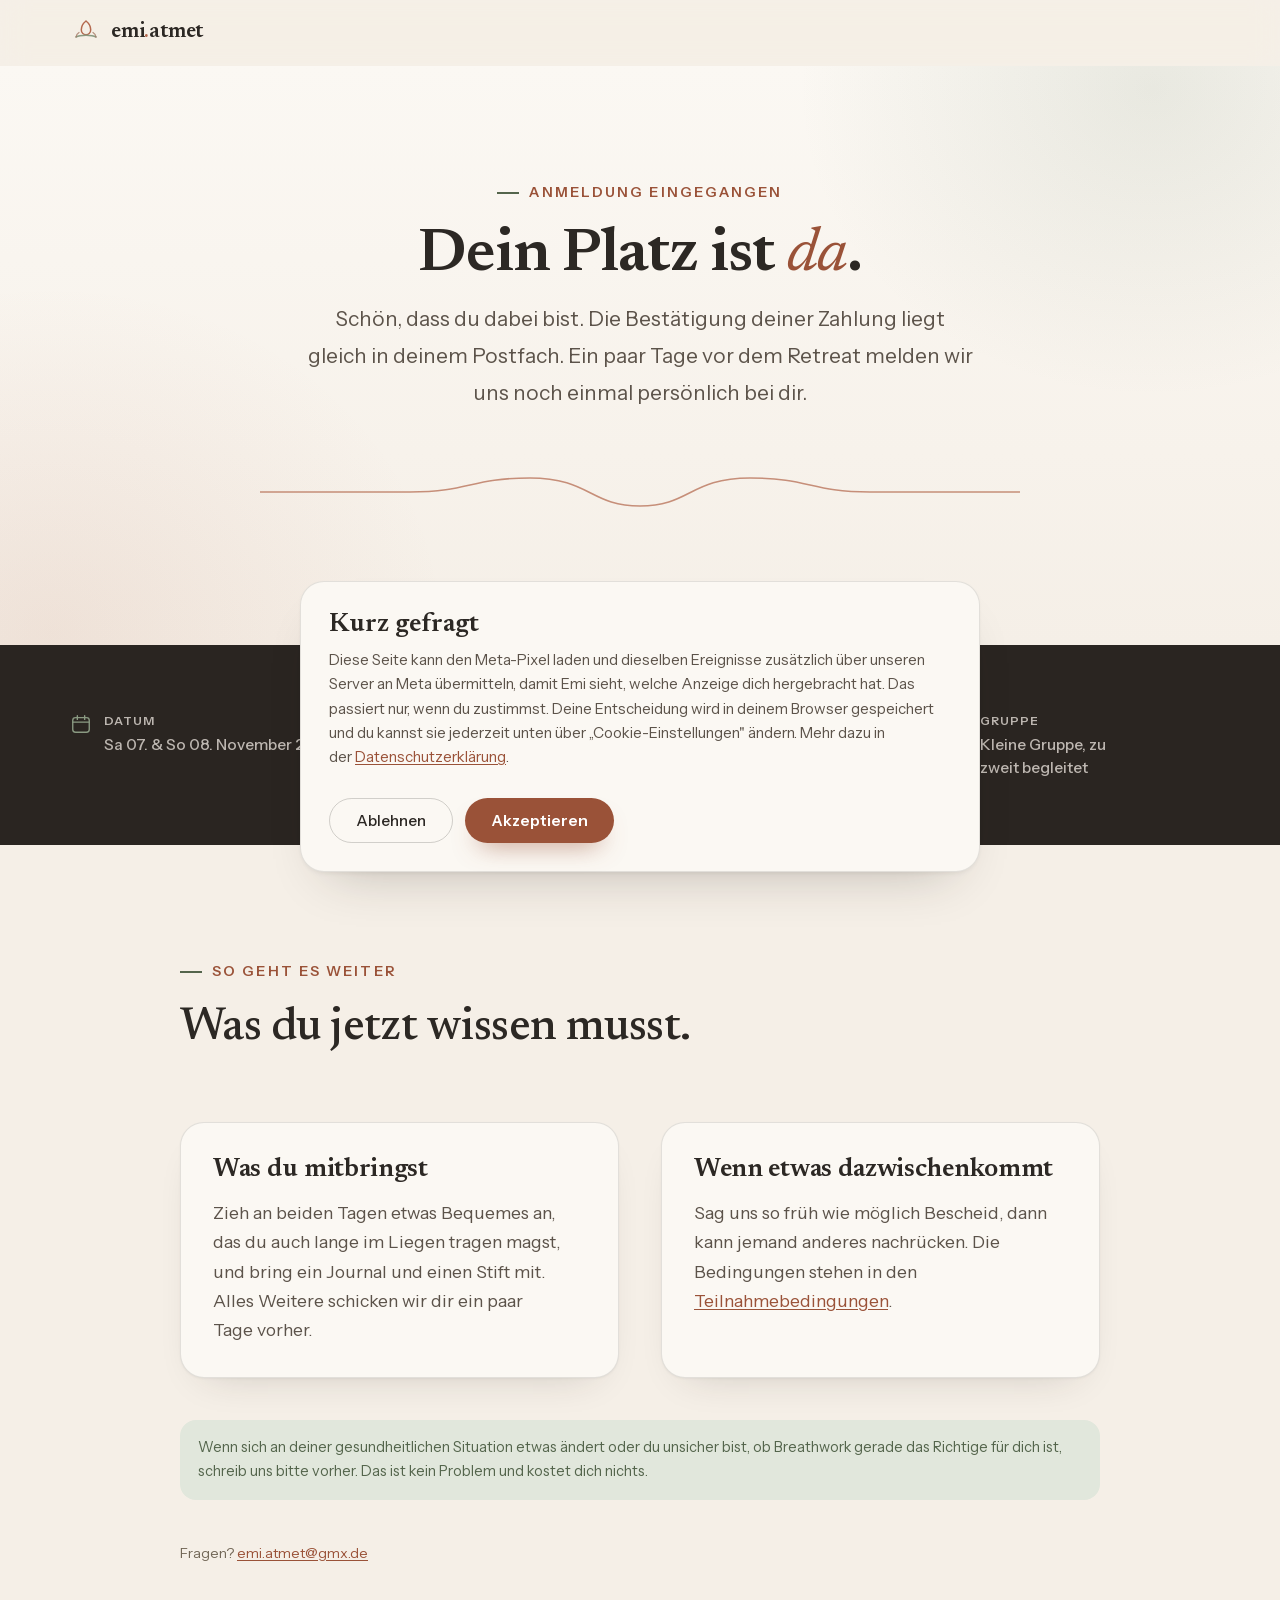
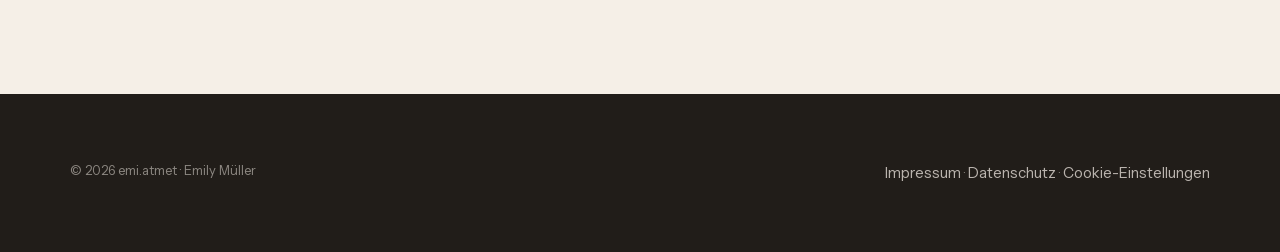
==== commit ed3f955b: "Retreat 07./08.11.2026: copy, images, no price, two-link checkout - All copy rewritten for the retre" ====
--- a/danke.html
+++ b/danke.html
@@ -3,14 +3,17 @@
 <head>
 <meta charset="utf-8">
 <meta name="viewport" content="width=device-width,initial-scale=1">
-<title>Dein Platz ist da · Mutterlinien am 12. September | emi.atmet</title>
-<meta name="description" content="Deine Anmeldung für Mutterlinien am 12. September 2026 in Leipzig ist eingegangen.">
+<title>Dein Platz ist da · Breathwork Retreat am 07. &amp; 08. November | emi.atmet</title>
+<meta name="description" content="Deine Anmeldung für das Breathwork Retreat am 07. und 08. November 2026 in Leipzig ist eingegangen.">
 <meta name="robots" content="noindex, nofollow">
 
 <!-- ============================================================
-     Ziel des Stripe-Redirects. Der Payment Link muss hierher
-     zeigen, mit angehängter Session-ID:
-       .../danke.html?session_id={CHECKOUT_SESSION_ID}
+     Ziel des Stripe-Redirects. Beide Payment Links zeigen hierher,
+     mit Session-ID und Tarif-Kennung:
+       Early Bird: .../danke.html?session_id={CHECKOUT_SESSION_ID}&t=eb
+       regulär:    .../danke.html?session_id={CHECKOUT_SESSION_ID}&t=reg
+     t steuert nur den Purchase-Wert für Meta (eb = Early Bird,
+     reg oder fehlend = regulär). Angezeigt wird kein Betrag.
 
      Die Session-ID wird nur als Beleg angezeigt und als Meta
      eventID benutzt. Ohne Backend können wir sie nicht prüfen,
@@ -45,7 +48,7 @@
       <h1 style="max-width:18ch;margin-inline:auto">Dein Platz ist <em>da</em>.</h1>
       <p class="lead" style="margin:0 auto var(--sp-4);max-width:48ch">
         Schön, dass du dabei bist. Die Bestätigung deiner Zahlung liegt gleich in deinem
-        Postfach. Ein paar Tage vor dem Workshop meldet Emi sich noch einmal persönlich bei dir.
+        Postfach. Ein paar Tage vor dem Retreat melden wir uns noch einmal persönlich bei dir.
       </p>
       <div class="breath-wrap" style="padding-top:var(--sp-2)">
         <svg class="breath in" viewBox="0 0 760 40" fill="none" aria-hidden="true" preserveAspectRatio="none"><path pathLength="1" d="M0 20 H150 C210 20 210 6 270 6 C330 6 330 34 380 34 C430 34 430 6 490 6 C550 6 550 20 610 20 H760" stroke="currentColor" stroke-width="1.6" stroke-linecap="round"/></svg>
@@ -57,19 +60,22 @@
     <div class="wrap facts-grid">
       <div class="fact">
         <svg viewBox="0 0 24 24" fill="none" aria-hidden="true"><rect x="3" y="5" width="18" height="16" rx="3" stroke="currentColor" stroke-width="1.5"/><path d="M3 10h18M8 3v4M16 3v4" stroke="currentColor" stroke-width="1.5" stroke-linecap="round"/></svg>
-        <div><p class="fact-k">Datum</p><p class="fact-v">Samstag, 12. September 2026</p></div>
+        <div><p class="fact-k">Datum</p><p class="fact-v">Sa 07. &amp; So 08. November 2026</p></div>
       </div>
       <div class="fact">
         <svg viewBox="0 0 24 24" fill="none" aria-hidden="true"><circle cx="12" cy="12" r="9" stroke="currentColor" stroke-width="1.5"/><path d="M12 7v5.2l3.2 2" stroke="currentColor" stroke-width="1.5" stroke-linecap="round"/></svg>
-        <div><p class="fact-k">Zeit</p><p class="fact-v">10 bis 14 Uhr</p></div>
+        <!-- OFFEN(Emi): Uhrzeiten beider Tage -->
+        <div><p class="fact-k">Zeit</p><p class="fact-v">Zwei volle Tage</p></div>
       </div>
       <div class="fact">
         <svg viewBox="0 0 24 24" fill="none" aria-hidden="true"><path d="M12 21s7-5.6 7-11a7 7 0 1 0-14 0c0 5.4 7 11 7 11z" stroke="currentColor" stroke-width="1.5"/><circle cx="12" cy="10" r="2.6" stroke="currentColor" stroke-width="1.5"/></svg>
-        <div><p class="fact-k">Ort</p><p class="fact-v">Element Ost<br><span style="opacity:.7">Schulze-Delitzsch-Straße 19<br>04315 Leipzig</span></p></div>
+        <!-- OFFEN(Emi): Anschrift des Veranstaltungsorts. Hier gehört sie vollständig hin,
+             damit niemand nach der Buchung danach fragen muss. -->
+        <div><p class="fact-k">Ort</p><p class="fact-v">Asana Atelier<br><span style="opacity:.7">Leipzig</span></p></div>
       </div>
       <div class="fact">
         <svg viewBox="0 0 24 24" fill="none" aria-hidden="true"><circle cx="9" cy="9" r="3.4" stroke="currentColor" stroke-width="1.5"/><path d="M3 20c0-3.3 2.7-5.4 6-5.4s6 2.1 6 5.4" stroke="currentColor" stroke-width="1.5" stroke-linecap="round"/><path d="M16 6.2a3.4 3.4 0 0 1 0 5.6M18.5 20c0-2.4-.9-4.2-2.4-5.2" stroke="currentColor" stroke-width="1.5" stroke-linecap="round"/></svg>
-        <div><p class="fact-k">Gruppe</p><p class="fact-v">Max. 12 Teilnehmerinnen</p></div>
+        <div><p class="fact-k">Gruppe</p><p class="fact-v">Kleine Gruppe, zu zweit begleitet</p></div>
       </div>
     </div>
   </section>
@@ -84,12 +90,14 @@
       <div class="frame-cols">
         <div class="frame-card">
           <h3>Was du mitbringst</h3>
-          <p>Zieh etwas Bequemes an und bring ein Journal und einen Stift mit. Alles andere
-          ist vor Ort.</p>
+          <!-- OFFEN(Emi): Packliste für zwei Tage bestätigen (Decke, Kissen, Essen?) -->
+          <p>Zieh an beiden Tagen etwas Bequemes an, das du auch lange im Liegen tragen
+          magst, und bring ein Journal und einen Stift mit. Alles Weitere schicken wir dir
+          ein paar Tage vorher.</p>
         </div>
         <div class="frame-card">
           <h3>Wenn etwas dazwischenkommt</h3>
-          <p>Sag Emi so früh wie möglich Bescheid, dann kann jemand anderes nachrücken.
+          <p>Sag uns so früh wie möglich Bescheid, dann kann jemand anderes nachrücken.
           Die Bedingungen stehen in den
           <a href="teilnahmebedingungen.html" style="color:var(--clay-deep);text-decoration:underline;text-underline-offset:2px">Teilnahmebedingungen</a>.</p>
         </div>
@@ -97,12 +105,12 @@
 
       <div class="note-sage" style="margin-top:var(--sp-4)">
         Wenn sich an deiner gesundheitlichen Situation etwas ändert oder du unsicher bist, ob
-        Breathwork gerade das Richtige für dich ist, schreib Emi bitte vorher. Das ist kein
+        Breathwork gerade das Richtige für dich ist, schreib uns bitte vorher. Das ist kein
         Problem und kostet dich nichts.
       </div>
 
       <p class="cta-note" style="margin-top:var(--sp-4)">
-        Fragen? <a href="mailto:emi.atmet@gmx.de?subject=Mutterlinien%2012.09." style="color:var(--clay-deep);text-decoration:underline;text-underline-offset:2px">emi.atmet@gmx.de</a>
+        Fragen? <a href="mailto:emi.atmet@gmx.de?subject=Retreat%2007.%2F08.11." style="color:var(--clay-deep);text-decoration:underline;text-underline-offset:2px">emi.atmet@gmx.de</a>
       </p>
       <p class="cta-note" id="beleg" hidden>Beleg-Nummer deiner Zahlung: <span id="beleg-id"></span></p>
     </div>
@@ -141,10 +149,16 @@
     box.hidden = false;
   }
 
+  /* Welcher Payment Link bezahlt wurde, steht in t (eb oder reg). Der Wert
+     geht nur an Meta. Serverseitig kommt der echte Betrag aus dem Stripe-
+     Webhook, mit derselben Session-ID als eventID, also ohne Dublette. */
+  var tier = new URLSearchParams(location.search).get('t');
+  var value = tier === 'eb' ? 180 : 200;
+
   if (window.emiConsent) {
     window.emiConsent.track(
       'Purchase',
-      { value: 130, currency: 'EUR', content_name: 'Mutterlinien 12.09.2026' },
+      { value: value, currency: 'EUR', content_name: 'Breathwork Retreat 07.-08.11.2026' },
       sid || undefined
     );
   }
--- a/assets/style.css
+++ b/assets/style.css
@@ -1,5 +1,6 @@
 /* ============================================================
-   Mutterlinien · Workshop-Landingpage
+   Breathwork Retreat 07./08.11.2026 · Landingpage
+   Geschwister der Mutterlinien-Seite, gleiches Stylesheet.
    Designsystem 1:1 aus emi-atmet.de (brand/design-system.md).
    Keine neuen Farben, keine neuen Schriften, keine CDNs.
    ============================================================ */
@@ -255,7 +256,12 @@
   position:absolute; right:-10px; bottom:26px; z-index:2; background:var(--white);
   border-radius:14px; box-shadow:var(--shadow-soft); padding:12px 16px;
   border:1px solid var(--line);
-}
+  /* Seit der Retreat-Seite ein Link zu Trustpilot (voice.md §7). */
+  display:block; text-decoration:none; color:inherit;
+  transition:box-shadow .28s var(--ease), transform .28s var(--ease);
+}
+a.badge:hover{box-shadow:var(--shadow); transform:translateY(-2px)}
+a.badge:focus-visible{border-radius:14px}
 .badge-stars{color:var(--clay); font-size:13px; letter-spacing:.06em}
 .badge-txt{font-size:12.5px; color:var(--ink-faint); margin-top:2px}
 .badge-txt b{color:var(--ink); font-weight:600}
@@ -329,8 +335,8 @@
   background:rgba(245,239,231,.05); border:1px solid rgba(245,239,231,.16);
   border-radius:var(--radius-lg); padding:clamp(24px,3vw,30px);
 }
-/* Der Schritt nach dem Workshop-Tag. Volle Breite, weil er außerhalb
-   der vier Stunden liegt und sich optisch absetzen soll. */
+/* Ein Schritt über die volle Breite, wenn er sich vom Rest absetzen soll.
+   Auf der Retreat-Seite ungenutzt (sechs Schritte, drei pro Tag). */
 .step-wide{grid-column:1 / -1}
 .step::before{
   counter-increment:step; content:"0" counter(step);
@@ -436,6 +442,17 @@
   color:var(--ink); line-height:1; margin:0 0 6px;
 }
 .price-note{font-size:var(--step--1); color:var(--ink-faint); margin:0}
+/* Retreat: kein Preis auf der Seite. Der Platz von .price trägt eine
+   Serif-Zeile, darunter ein Sans-Label, damit die Karte ihren Ticket-
+   Charakter behält. Werte aus h3/Eyebrow im Designsystem. */
+.book-title{
+  font-family:var(--serif); font-weight:500; font-size:var(--step-3);
+  line-height:var(--lh-snug); letter-spacing:var(--ls-h2); color:var(--ink); margin:0 0 10px;
+}
+.book-meta{
+  font-size:var(--step--1); font-weight:600; letter-spacing:var(--ls-label);
+  text-transform:uppercase; color:var(--clay-deep); margin:0;
+}
 .incl{margin:var(--sp-3) 0 0; display:grid; gap:8px}
 .incl li{
   position:relative; padding-left:24px; font-size:15.5px; color:var(--ink-soft);
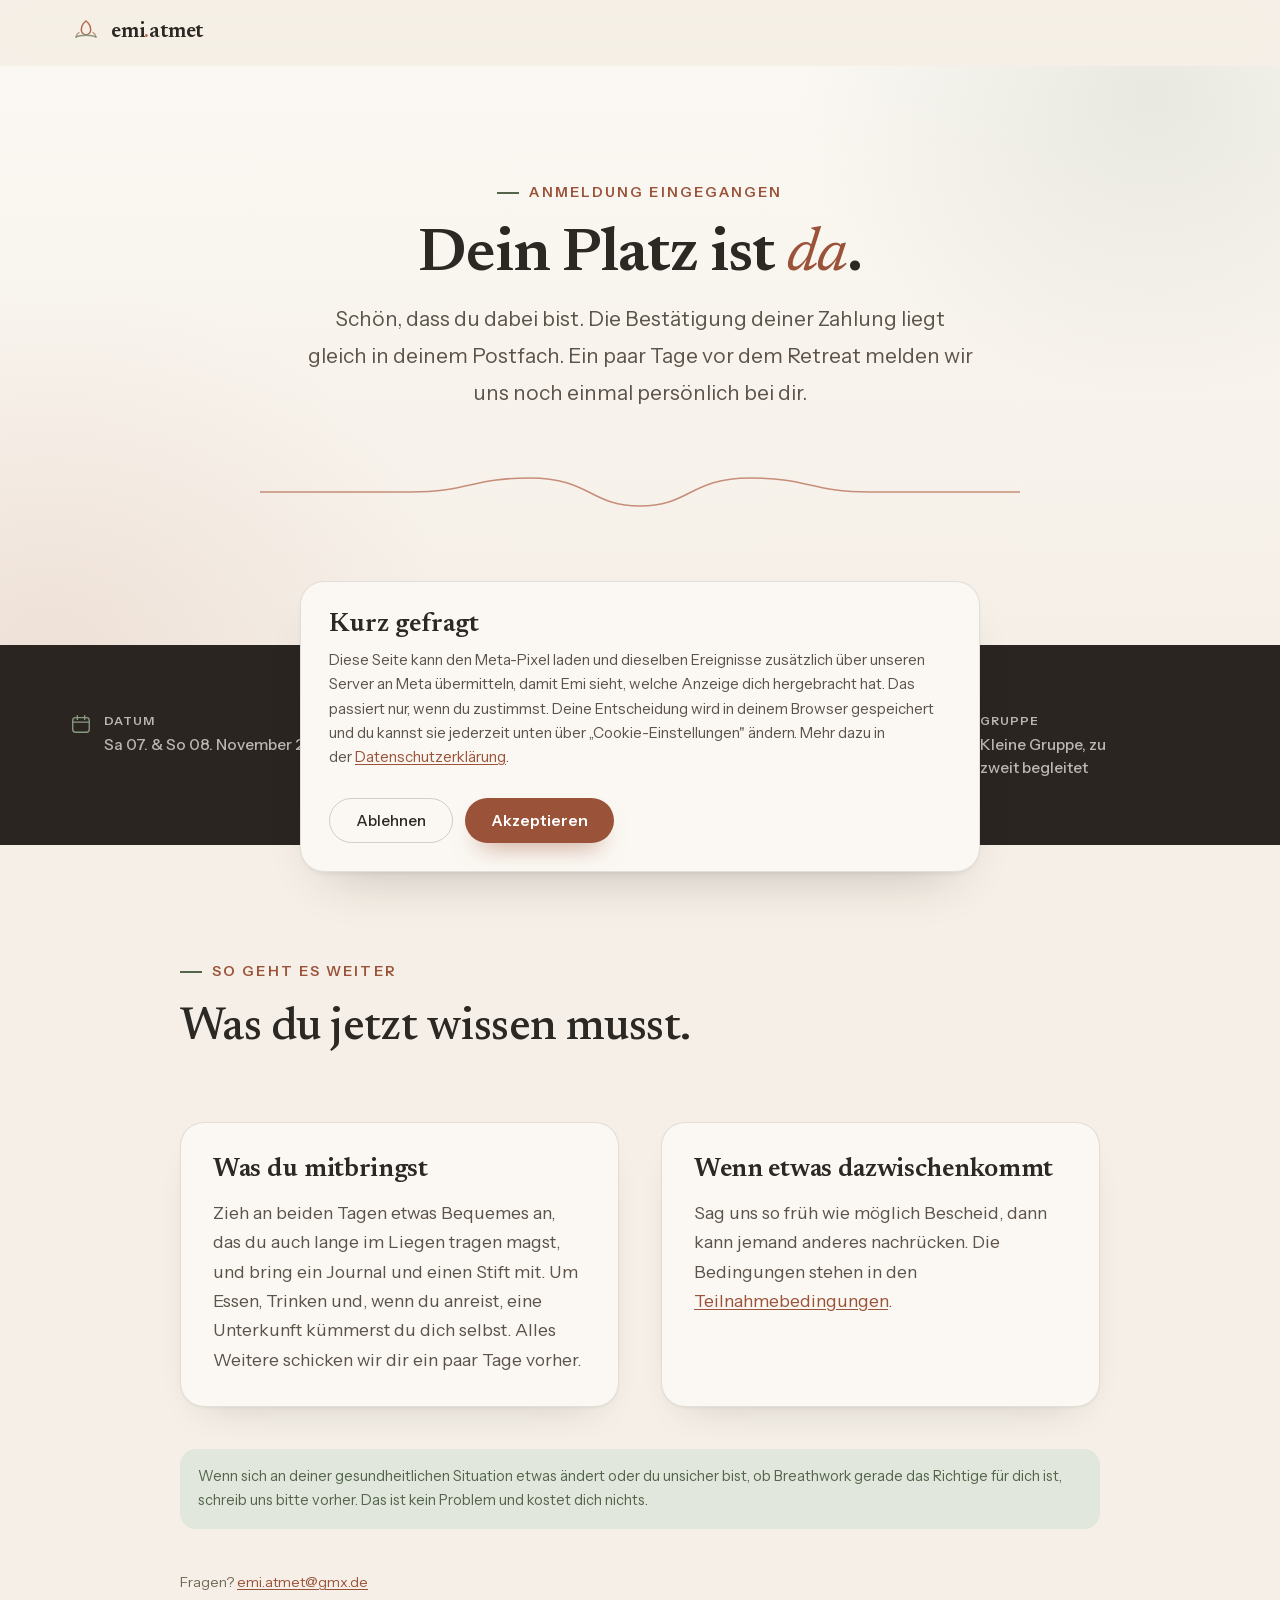
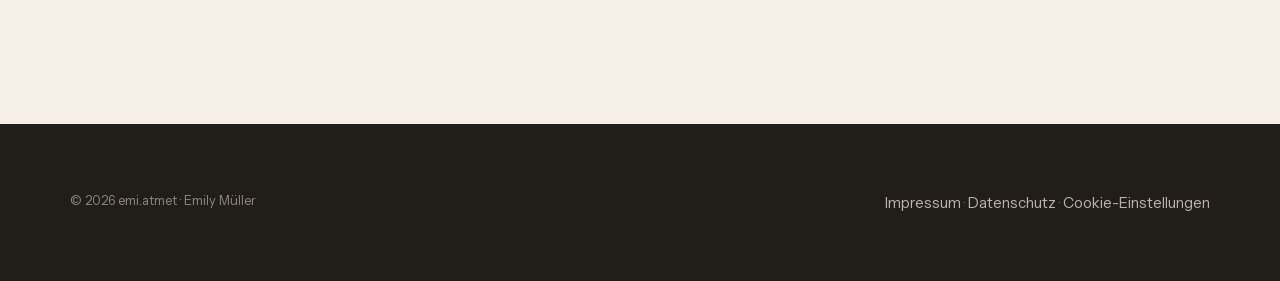
==== commit a0672b83: "Emi's feedback: new hero photo, headline, Ablauf, food and lodging - Hero is now HY3A1011: the parti" ====
--- a/danke.html
+++ b/danke.html
@@ -90,9 +90,10 @@
       <div class="frame-cols">
         <div class="frame-card">
           <h3>Was du mitbringst</h3>
-          <!-- OFFEN(Emi): Packliste für zwei Tage bestätigen (Decke, Kissen, Essen?) -->
+          <!-- OFFEN(Emi): Packliste für zwei Tage bestätigen (Decke, Kissen?) -->
           <p>Zieh an beiden Tagen etwas Bequemes an, das du auch lange im Liegen tragen
-          magst, und bring ein Journal und einen Stift mit. Alles Weitere schicken wir dir
+          magst, und bring ein Journal und einen Stift mit. Um Essen, Trinken und, wenn du
+          anreist, eine Unterkunft kümmerst du dich selbst. Alles Weitere schicken wir dir
           ein paar Tage vorher.</p>
         </div>
         <div class="frame-card">
